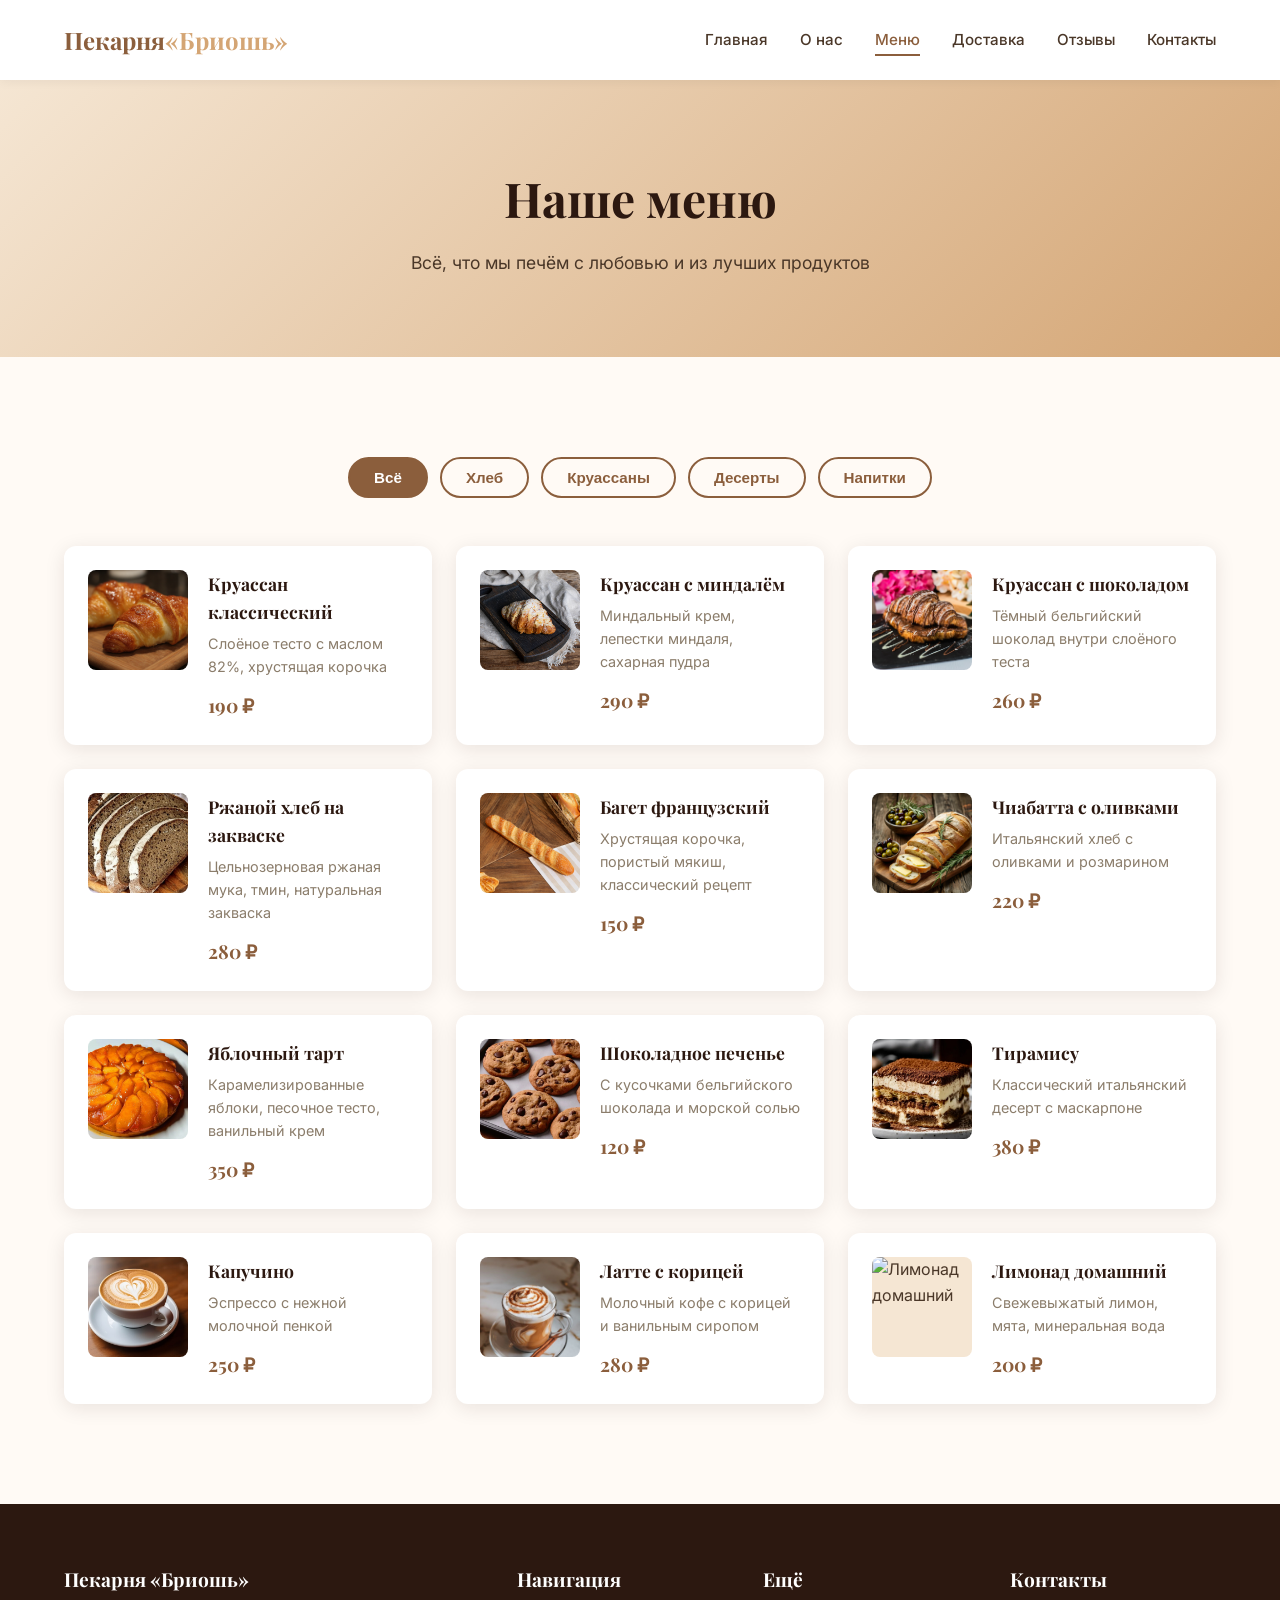
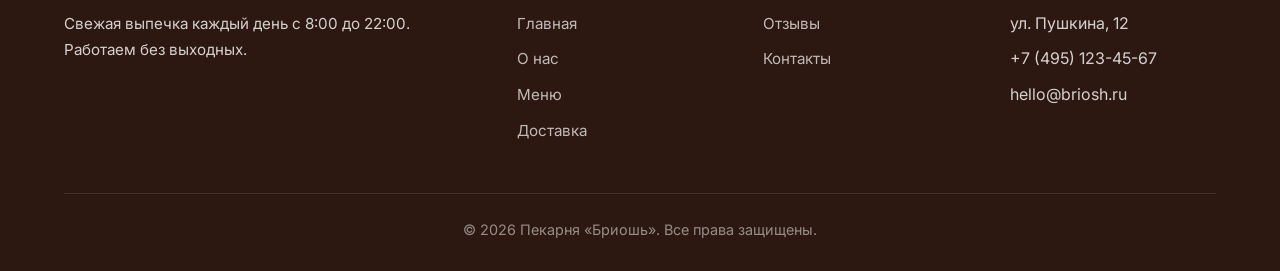
==== menu.html @ 7b80c599 "Add files via upload" ====
<!DOCTYPE html>
<html lang="ru">
<head>
  <meta charset="UTF-8">
  <meta name="viewport" content="width=device-width, initial-scale=1.0">
  <title>Меню — Пекарня «Бриошь»</title>
  <link rel="stylesheet" href="styles.css">
</head>
<body>

<header class="header">
  <div class="container header-inner">
    <a href="index.html" class="logo">Пекарня<span>«Бриошь»</span></a>
    <nav class="nav">
      <a href="index.html">Главная</a>
      <a href="about.html">О нас</a>
      <a href="menu.html">Меню</a>
      <a href="delivery.html">Доставка</a>
      <a href="reviews.html">Отзывы</a>
      <a href="contacts.html">Контакты</a>
    </nav>
    <button class="burger" aria-label="Меню">
      <span></span><span></span><span></span>
    </button>
  </div>
</header>

<section class="page-header">
  <div class="container">
    <h1>Наше меню</h1>
    <p>Всё, что мы печём с любовью и из лучших продуктов</p>
  </div>
</section>

<section class="section">
  <div class="container">
    <div class="menu-tabs fade-in">
      <button class="menu-tab active" data-filter="all">Всё</button>
      <button class="menu-tab" data-filter="bread">Хлеб</button>
      <button class="menu-tab" data-filter="croissant">Круассаны</button>
      <button class="menu-tab" data-filter="dessert">Десерты</button>
      <button class="menu-tab" data-filter="drink">Напитки</button>
    </div>

    <div class="menu-grid">

      <div class="menu-item fade-in" data-category="croissant">
        <img class="menu-item-img" src="croissant.jpg" alt="Круассан классический">
        <div class="menu-item-info">
          <h3>Круассан классический</h3>
          <p class="desc">Слоёное тесто с маслом 82%, хрустящая корочка</p>
          <span class="price">190 ₽</span>
        </div>
      </div>

      <div class="menu-item fade-in" data-category="croissant">
        <img class="menu-item-img" src="almond.jpg" alt="Круассан с миндалём">
        <div class="menu-item-info">
          <h3>Круассан с миндалём</h3>
          <p class="desc">Миндальный крем, лепестки миндаля, сахарная пудра</p>
          <span class="price">290 ₽</span>
        </div>
      </div>

      <div class="menu-item fade-in" data-category="croissant">
        <img class="menu-item-img" src="choco-croissant.jpg" alt="Круассан с шоколадом">
        <div class="menu-item-info">
          <h3>Круассан с шоколадом</h3>
          <p class="desc">Тёмный бельгийский шоколад внутри слоёного теста</p>
          <span class="price">260 ₽</span>
        </div>
      </div>

      <div class="menu-item fade-in" data-category="bread">
        <img class="menu-item-img" src="bread.jpg" alt="Ржаной хлеб на закваске">
        <div class="menu-item-info">
          <h3>Ржаной хлеб на закваске</h3>
          <p class="desc">Цельнозерновая ржаная мука, тмин, натуральная закваска</p>
          <span class="price">280 ₽</span>
        </div>
      </div>

      <div class="menu-item fade-in" data-category="bread">
        <img class="menu-item-img" src="baguette.jpg" alt="Багет французский">
        <div class="menu-item-info">
          <h3>Багет французский</h3>
          <p class="desc">Хрустящая корочка, пористый мякиш, классический рецепт</p>
          <span class="price">150 ₽</span>
        </div>
      </div>

      <div class="menu-item fade-in" data-category="bread">
        <img class="menu-item-img" src="ciabatta.jpg" alt="Чиабатта с оливками">
        <div class="menu-item-info">
          <h3>Чиабатта с оливками</h3>
          <p class="desc">Итальянский хлеб с оливками и розмарином</p>
          <span class="price">220 ₽</span>
        </div>
      </div>

      <div class="menu-item fade-in" data-category="dessert">
        <img class="menu-item-img" src="tart.jpg" alt="Яблочный тарт">
        <div class="menu-item-info">
          <h3>Яблочный тарт</h3>
          <p class="desc">Карамелизированные яблоки, песочное тесто, ванильный крем</p>
          <span class="price">350 ₽</span>
        </div>
      </div>

      <div class="menu-item fade-in" data-category="dessert">
        <img class="menu-item-img" src="cookie.jpg" alt="Шоколадное печенье">
        <div class="menu-item-info">
          <h3>Шоколадное печенье</h3>
          <p class="desc">С кусочками бельгийского шоколада и морской солью</p>
          <span class="price">120 ₽</span>
        </div>
      </div>

      <div class="menu-item fade-in" data-category="dessert">
        <img class="menu-item-img" src="tiramisu.jpg" alt="Тирамису">
        <div class="menu-item-info">
          <h3>Тирамису</h3>
          <p class="desc">Классический итальянский десерт с маскарпоне</p>
          <span class="price">380 ₽</span>
        </div>
      </div>

      <div class="menu-item fade-in" data-category="drink">
        <img class="menu-item-img" src="cappuccino.jpg" alt="Капучино">
        <div class="menu-item-info">
          <h3>Капучино</h3>
          <p class="desc">Эспрессо с нежной молочной пенкой</p>
          <span class="price">250 ₽</span>
        </div>
      </div>

      <div class="menu-item fade-in" data-category="drink">
        <img class="menu-item-img" src="latte.jpg" alt="Латте с корицей">
        <div class="menu-item-info">
          <h3>Латте с корицей</h3>
          <p class="desc">Молочный кофе с корицей и ванильным сиропом</p>
          <span class="price">280 ₽</span>
        </div>
      </div>

      <div class="menu-item fade-in" data-category="drink">
        <img class="menu-item-img" src="emonade.jpg" alt="Лимонад домашний">
        <div class="menu-item-info">
          <h3>Лимонад домашний</h3>
          <p class="desc">Свежевыжатый лимон, мята, минеральная вода</p>
          <span class="price">200 ₽</span>
        </div>
      </div>

    </div>
  </div>
</section>

<footer class="footer">
  <div class="container">
    <div class="footer-grid">
      <div>
        <h3>Пекарня «Бриошь»</h3>
        <p>Свежая выпечка каждый день с 8:00 до 22:00. Работаем без выходных.</p>
      </div>
      <div>
        <h3>Навигация</h3>
        <ul class="footer-links">
          <li><a href="index.html">Главная</a></li>
          <li><a href="about.html">О нас</a></li>
          <li><a href="menu.html">Меню</a></li>
          <li><a href="delivery.html">Доставка</a></li>
        </ul>
      </div>
      <div>
        <h3>Ещё</h3>
        <ul class="footer-links">
          <li><a href="reviews.html">Отзывы</a></li>
          <li><a href="contacts.html">Контакты</a></li>
        </ul>
      </div>
      <div>
        <h3>Контакты</h3>
        <ul class="footer-links">
          <li>ул. Пушкина, 12</li>
          <li>+7 (495) 123-45-67</li>
          <li>hello@briosh.ru</li>
        </ul>
      </div>
    </div>
    <div class="footer-bottom">
      © 2026 Пекарня «Бриошь». Все права защищены.
    </div>
  </div>
</footer>

<script src="script.js"></script>
</body>
</html>
---- styles.css ----
@import url('https://fonts.googleapis.com/css2?family=Playfair+Display:wght@400;600;700&family=Inter:wght@300;400;500;600&display=swap');

:root {
  --primary: #8B5E3C;
  --primary-dark: #6B4226;
  --secondary: #D4A574;
  --accent: #F5E6D3;
  --bg: #FFFAF5;
  --dark: #2C1810;
  --text: #4A3728;
  --text-light: #8B7D6B;
  --white: #FFFFFF;
  --shadow: 0 4px 20px rgba(44, 24, 16, 0.1);
  --radius: 12px;
}

* {
  margin: 0;
  padding: 0;
  box-sizing: border-box;
}

html {
  scroll-behavior: smooth;
}

body {
  font-family: 'Inter', sans-serif;
  color: var(--text);
  background: var(--bg);
  line-height: 1.6;
}

h1, h2, h3, h4 {
  font-family: 'Playfair Display', serif;
  color: var(--dark);
}

.container {
  max-width: 1200px;
  margin: 0 auto;
  padding: 0 24px;
}

/* Header */
.header {
  background: var(--white);
  box-shadow: 0 2px 10px rgba(0,0,0,0.05);
  position: fixed;
  top: 0;
  left: 0;
  right: 0;
  z-index: 100;
}

.header-inner {
  display: flex;
  align-items: center;
  justify-content: space-between;
  height: 80px;
}

.logo {
  font-family: 'Playfair Display', serif;
  font-size: 1.5rem;
  font-weight: 700;
  color: var(--primary);
  text-decoration: none;
}

.logo span {
  color: var(--secondary);
}

.nav {
  display: flex;
  gap: 32px;
}

.nav a {
  text-decoration: none;
  color: var(--text);
  font-weight: 500;
  font-size: 0.95rem;
  transition: color 0.3s;
  position: relative;
}

.nav a::after {
  content: '';
  position: absolute;
  bottom: -4px;
  left: 0;
  width: 0;
  height: 2px;
  background: var(--primary);
  transition: width 0.3s;
}

.nav a:hover,
.nav a.active {
  color: var(--primary);
}

.nav a:hover::after,
.nav a.active::after {
  width: 100%;
}

.burger {
  display: none;
  flex-direction: column;
  gap: 5px;
  background: none;
  border: none;
  cursor: pointer;
  padding: 4px;
}

.burger span {
  display: block;
  width: 28px;
  height: 2px;
  background: var(--dark);
  transition: all 0.3s;
}

/* Hero */
.hero {
  margin-top: 80px;
  min-height: calc(100vh - 80px);
  display: flex;
  align-items: center;
  background: linear-gradient(135deg, var(--accent) 0%, #E8D5C0 50%, var(--secondary) 100%);
  position: relative;
  overflow: hidden;
}

.hero::before {
  content: '';
  position: absolute;
  top: -50%;
  right: -20%;
  width: 600px;
  height: 600px;
  border-radius: 50%;
  background: rgba(139, 94, 60, 0.08);
}

.hero::after {
  content: '';
  position: absolute;
  bottom: -30%;
  left: -10%;
  width: 400px;
  height: 400px;
  border-radius: 50%;
  background: rgba(212, 165, 116, 0.1);
}

.hero-content {
  position: relative;
  z-index: 1;
  max-width: 600px;
}

.hero h1 {
  font-size: 3.5rem;
  line-height: 1.15;
  margin-bottom: 20px;
}

.hero p {
  font-size: 1.15rem;
  color: var(--text);
  margin-bottom: 32px;
  max-width: 480px;
}

.btn {
  display: inline-flex;
  align-items: center;
  gap: 8px;
  padding: 14px 32px;
  border-radius: 8px;
  font-weight: 600;
  font-size: 1rem;
  text-decoration: none;
  transition: all 0.3s;
  cursor: pointer;
  border: none;
}

.btn-primary {
  background: var(--primary);
  color: var(--white);
}

.btn-primary:hover {
  background: var(--primary-dark);
  transform: translateY(-2px);
  box-shadow: 0 8px 24px rgba(139, 94, 60, 0.3);
}

.btn-outline {
  background: transparent;
  color: var(--primary);
  border: 2px solid var(--primary);
}

.btn-outline:hover {
  background: var(--primary);
  color: var(--white);
}

.hero-buttons {
  display: flex;
  gap: 16px;
  flex-wrap: wrap;
}

/* Sections */
.section {
  padding: 100px 0;
}

.section-title {
  font-size: 2.5rem;
  text-align: center;
  margin-bottom: 12px;
}

.section-subtitle {
  text-align: center;
  color: var(--text-light);
  margin-bottom: 60px;
  font-size: 1.1rem;
}

/* Featured */
.featured-grid {
  display: grid;
  grid-template-columns: repeat(auto-fit, minmax(260px, 1fr));
  gap: 30px;
}

.product-card {
  background: var(--white);
  border-radius: var(--radius);
  overflow: hidden;
  box-shadow: var(--shadow);
  transition: transform 0.3s, box-shadow 0.3s;
}

.product-card:hover {
  transform: translateY(-6px);
  box-shadow: 0 12px 32px rgba(44, 24, 16, 0.15);
}

.product-img {
  width: 100%;
  height: 220px;
  object-fit: cover;
  display: block;
  background: var(--accent);
}

.product-body {
  padding: 24px;
}

.product-body h3 {
  font-size: 1.2rem;
  margin-bottom: 8px;
}

.product-body p {
  color: var(--text-light);
  font-size: 0.95rem;
  margin-bottom: 16px;
}

.product-footer {
  display: flex;
  align-items: center;
  justify-content: space-between;
}

.product-price {
  font-family: 'Playfair Display', serif;
  font-size: 1.3rem;
  font-weight: 700;
  color: var(--primary);
}

.btn-small {
  padding: 8px 20px;
  font-size: 0.9rem;
  border-radius: 6px;
}

/* About preview */
.about-preview {
  display: grid;
  grid-template-columns: 1fr 1fr;
  gap: 60px;
  align-items: center;
}

.about-preview-img {
  width: 100%;
  height: 400px;
  object-fit: cover;
  border-radius: var(--radius);
  background: var(--accent);
}

.about-preview h2 {
  font-size: 2.2rem;
  margin-bottom: 20px;
}

.about-preview p {
  color: var(--text-light);
  margin-bottom: 24px;
  font-size: 1.05rem;
}

/* Stats */
.stats-grid {
  display: grid;
  grid-template-columns: repeat(auto-fit, minmax(200px, 1fr));
  gap: 30px;
  text-align: center;
}

.stat-item {
  background: var(--white);
  padding: 40px 20px;
  border-radius: var(--radius);
  box-shadow: var(--shadow);
}

.stat-number {
  font-family: 'Playfair Display', serif;
  font-size: 2.8rem;
  font-weight: 700;
  color: var(--primary);
  display: block;
}

.stat-label {
  color: var(--text-light);
  margin-top: 8px;
  font-size: 1rem;
}

/* Footer */
.footer {
  background: var(--dark);
  color: rgba(255,255,255,0.8);
  padding: 60px 0 30px;
}

.footer-grid {
  display: grid;
  grid-template-columns: 2fr 1fr 1fr 1fr;
  gap: 40px;
  margin-bottom: 40px;
}

.footer h3 {
  color: var(--white);
  font-size: 1.2rem;
  margin-bottom: 16px;
}

.footer p {
  font-size: 0.95rem;
  line-height: 1.7;
}

.footer-links {
  list-style: none;
}

.footer-links li {
  margin-bottom: 10px;
}

.footer-links a {
  color: rgba(255,255,255,0.7);
  text-decoration: none;
  transition: color 0.3s;
  font-size: 0.95rem;
}

.footer-links a:hover {
  color: var(--secondary);
}

.footer-bottom {
  border-top: 1px solid rgba(255,255,255,0.1);
  padding-top: 24px;
  text-align: center;
  font-size: 0.9rem;
  color: rgba(255,255,255,0.5);
}

/* Page Header */
.page-header {
  margin-top: 80px;
  padding: 80px 0;
  background: linear-gradient(135deg, var(--accent), var(--secondary));
  text-align: center;
}

.page-header h1 {
  font-size: 3rem;
  margin-bottom: 12px;
}

.page-header p {
  color: var(--text);
  font-size: 1.1rem;
  max-width: 600px;
  margin: 0 auto;
}

/* About Page */
.about-story {
  display: grid;
  grid-template-columns: 1fr 1fr;
  gap: 60px;
  align-items: center;
}

.about-story-img {
  width: 100%;
  height: 450px;
  object-fit: cover;
  border-radius: var(--radius);
  background: var(--accent);
}

.about-story h2 {
  font-size: 2.2rem;
  margin-bottom: 20px;
}

.about-story p {
  color: var(--text-light);
  margin-bottom: 16px;
  font-size: 1.05rem;
}

.team-grid {
  display: grid;
  grid-template-columns: repeat(auto-fit, minmax(240px, 1fr));
  gap: 30px;
}

.team-card {
  text-align: center;
  background: var(--white);
  padding: 40px 20px;
  border-radius: var(--radius);
  box-shadow: var(--shadow);
  transition: transform 0.3s;
}

.team-card:hover {
  transform: translateY(-4px);
}

.team-img {
  width: 120px;
  height: 120px;
  border-radius: 50%;
  object-fit: cover;
  background: var(--accent);
  margin-bottom: 16px;
}

.team-card h3 {
  font-size: 1.15rem;
  margin-bottom: 4px;
}

.team-card .role {
  color: var(--primary);
  font-size: 0.9rem;
  font-weight: 500;
}

/* Menu Page */
.menu-tabs {
  display: flex;
  justify-content: center;
  gap: 12px;
  margin-bottom: 48px;
  flex-wrap: wrap;
}

.menu-tab {
  padding: 10px 24px;
  border-radius: 24px;
  border: 2px solid var(--primary);
  background: transparent;
  color: var(--primary);
  font-weight: 600;
  font-size: 0.95rem;
  cursor: pointer;
  transition: all 0.3s;
}

.menu-tab.active,
.menu-tab:hover {
  background: var(--primary);
  color: var(--white);
}

.menu-grid {
  display: grid;
  grid-template-columns: repeat(auto-fit, minmax(280px, 1fr));
  gap: 24px;
}

.menu-item {
  background: var(--white);
  border-radius: var(--radius);
  padding: 24px;
  box-shadow: var(--shadow);
  display: flex;
  gap: 20px;
  transition: transform 0.3s;
}

.menu-item:hover {
  transform: translateY(-3px);
}

.menu-item-img {
  width: 100px;
  height: 100px;
  border-radius: 8px;
  object-fit: cover;
  flex-shrink: 0;
  background: var(--accent);
}

.menu-item-info {
  flex: 1;
}

.menu-item-info h3 {
  font-size: 1.1rem;
  margin-bottom: 6px;
}

.menu-item-info .desc {
  color: var(--text-light);
  font-size: 0.9rem;
  margin-bottom: 12px;
}

.menu-item-info .price {
  font-family: 'Playfair Display', serif;
  font-size: 1.2rem;
  font-weight: 700;
  color: var(--primary);
}

/* Contacts Page */
.contact-grid {
  display: grid;
  grid-template-columns: 1fr 1fr;
  gap: 60px;
}

.contact-info h2 {
  font-size: 2rem;
  margin-bottom: 24px;
}

.contact-detail {
  display: flex;
  gap: 16px;
  margin-bottom: 24px;
  align-items: flex-start;
}

.contact-icon {
  width: 48px;
  height: 48px;
  background: var(--accent);
  border-radius: 12px;
  display: flex;
  align-items: center;
  justify-content: center;
  font-size: 1.3rem;
  flex-shrink: 0;
}

.contact-detail h4 {
  font-size: 1rem;
  margin-bottom: 4px;
}

.contact-detail p {
  color: var(--text-light);
  font-size: 0.95rem;
}

.contact-form {
  background: var(--white);
  padding: 40px;
  border-radius: var(--radius);
  box-shadow: var(--shadow);
}

.form-group {
  margin-bottom: 20px;
}

.form-group label {
  display: block;
  font-weight: 500;
  margin-bottom: 6px;
  font-size: 0.95rem;
}

.form-group input,
.form-group textarea,
.form-group select {
  width: 100%;
  padding: 12px 16px;
  border: 2px solid #E8DDD5;
  border-radius: 8px;
  font-family: 'Inter', sans-serif;
  font-size: 0.95rem;
  transition: border-color 0.3s;
  background: var(--bg);
}

.form-group input:focus,
.form-group textarea:focus {
  outline: none;
  border-color: var(--primary);
}

.form-group textarea {
  min-height: 120px;
  resize: vertical;
}

/* Reviews Page */
.review-card {
  background: var(--white);
  padding: 32px;
  border-radius: var(--radius);
  box-shadow: var(--shadow);
  margin-bottom: 24px;
  transition: transform 0.3s;
}

.review-card:hover {
  transform: translateY(-4px);
}

.review-header {
  display: flex;
  align-items: center;
  gap: 16px;
  margin-bottom: 16px;
}

.review-avatar {
  width: 56px;
  height: 56px;
  border-radius: 50%;
  object-fit: cover;
  background: var(--accent);
}

.review-author h4 {
  font-size: 1.05rem;
}

.review-author .date {
  color: var(--text-light);
  font-size: 0.85rem;
}

.review-stars {
  color: #F4A940;
  font-size: 1.1rem;
  margin-bottom: 12px;
}

.review-text {
  color: var(--text-light);
  font-size: 0.95rem;
  line-height: 1.7;
}

/* Delivery Page */
.delivery-grid {
  display: grid;
  grid-template-columns: repeat(auto-fit, minmax(300px, 1fr));
  gap: 30px;
}

.delivery-card {
  background: var(--white);
  padding: 40px 30px;
  border-radius: var(--radius);
  box-shadow: var(--shadow);
  text-align: center;
  transition: transform 0.3s;
}

.delivery-card:hover {
  transform: translateY(-4px);
}

.delivery-icon {
  font-size: 3rem;
  margin-bottom: 20px;
}

.delivery-card h3 {
  font-size: 1.3rem;
  margin-bottom: 12px;
}

.delivery-card p {
  color: var(--text-light);
  font-size: 0.95rem;
}

.price-table {
  width: 100%;
  border-collapse: collapse;
  background: var(--white);
  border-radius: var(--radius);
  overflow: hidden;
  box-shadow: var(--shadow);
  margin-top: 48px;
}

.price-table th,
.price-table td {
  padding: 16px 24px;
  text-align: left;
}

.price-table th {
  background: var(--primary);
  color: var(--white);
  font-weight: 600;
  font-size: 0.95rem;
}

.price-table td {
  border-bottom: 1px solid #F0E8E0;
  font-size: 0.95rem;
}

.price-table tr:last-child td {
  border-bottom: none;
}

.price-table tr:hover td {
  background: var(--accent);
}

/* Animations */
.fade-in {
  opacity: 0;
  transform: translateY(30px);
  transition: opacity 0.6s ease, transform 0.6s ease;
}

.fade-in.visible {
  opacity: 1;
  transform: translateY(0);
}

/* Mobile */
@media (max-width: 768px) {
  .burger {
    display: flex;
  }

  .nav {
    display: none;
    position: absolute;
    top: 80px;
    left: 0;
    right: 0;
    background: var(--white);
    flex-direction: column;
    padding: 24px;
    gap: 16px;
    box-shadow: 0 8px 24px rgba(0,0,0,0.1);
  }

  .nav.open {
    display: flex;
  }

  .hero h1 {
    font-size: 2.4rem;
  }

  .section-title {
    font-size: 2rem;
  }

  .about-preview {
    grid-template-columns: 1fr;
    gap: 30px;
  }

  .about-preview-img {
    height: 280px;
  }

  .contact-grid {
    grid-template-columns: 1fr;
  }

  .about-story {
    grid-template-columns: 1fr;
  }

  .about-story-img {
    height: 280px;
  }

  .footer-grid {
    grid-template-columns: 1fr;
    gap: 30px;
  }

  .menu-item {
    flex-direction: column;
  }

  .menu-item-img {
    width: 100%;
    height: 180px;
  }

  .contact-form {
    padding: 24px;
  }

  .page-header h1 {
    font-size: 2.2rem;
  }

  .hero-buttons {
    flex-direction: column;
  }

  .stats-grid {
    grid-template-columns: 1fr 1fr;
  }
}
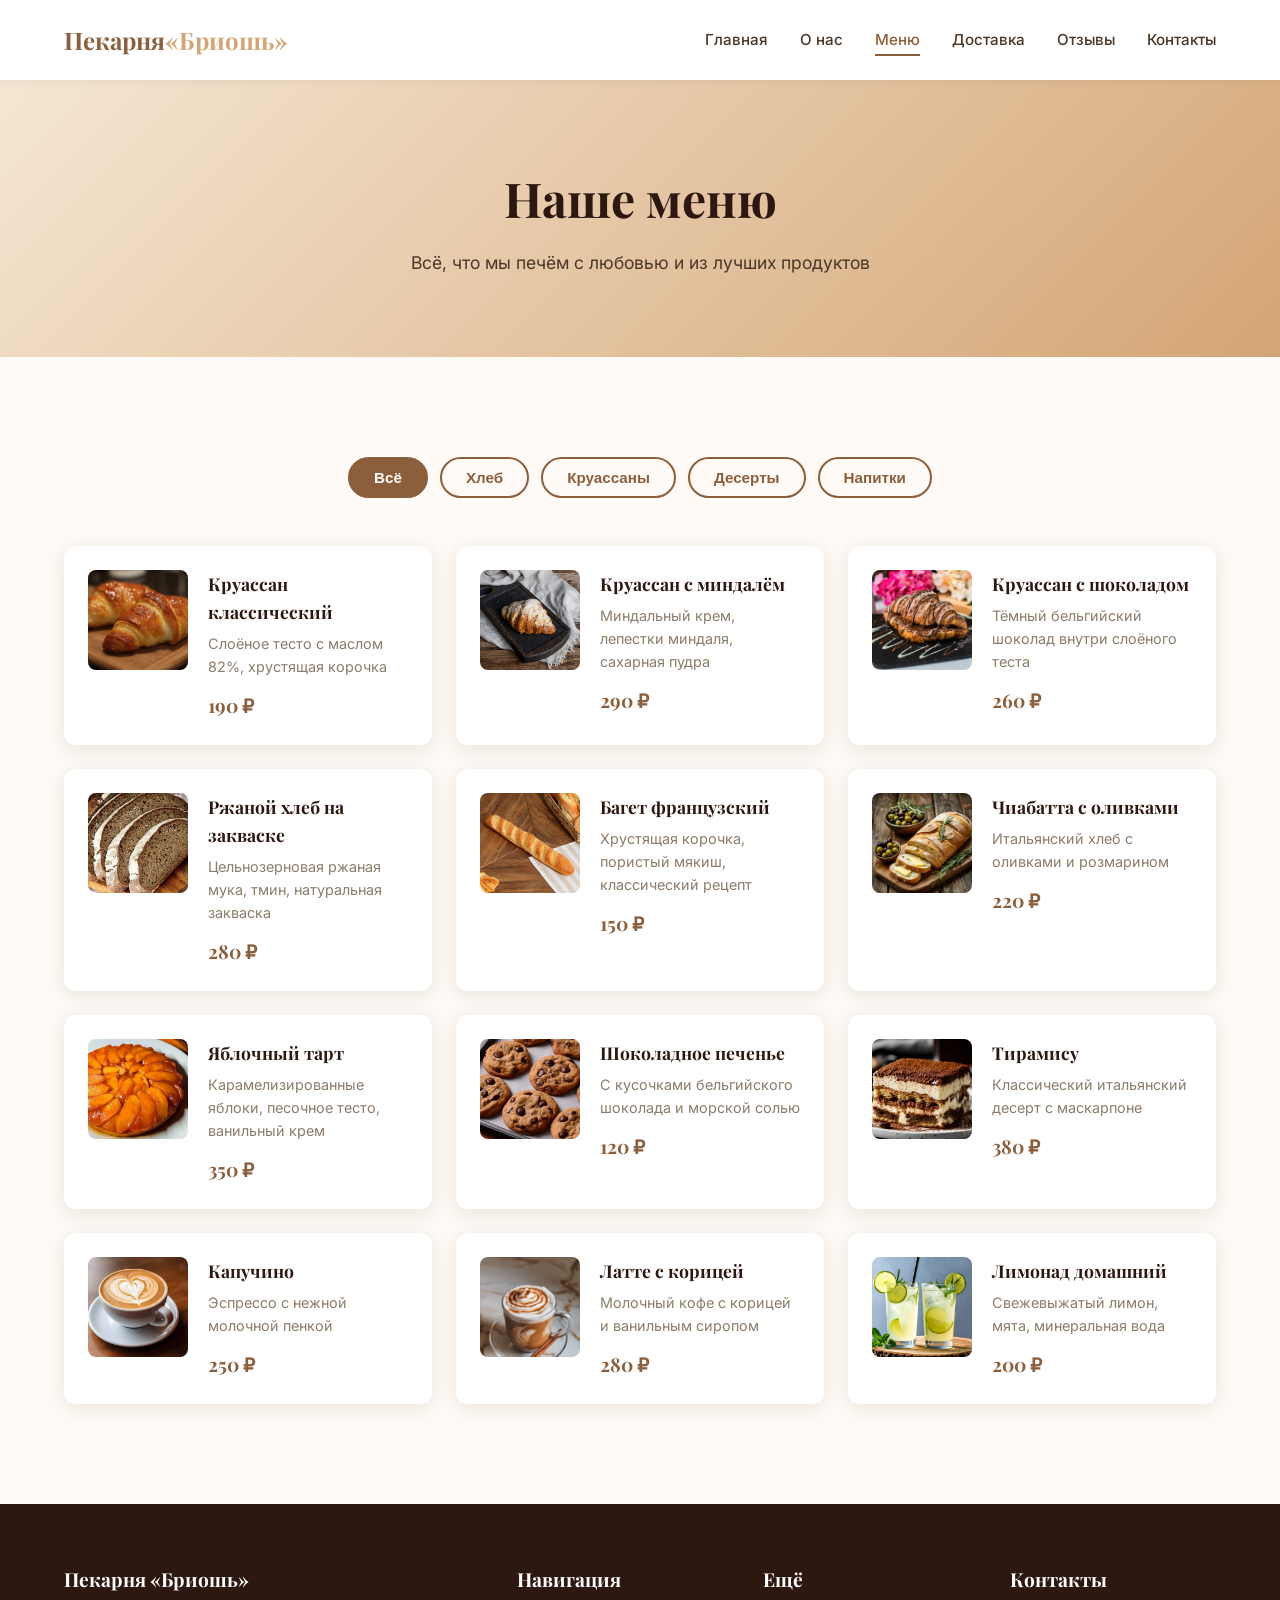
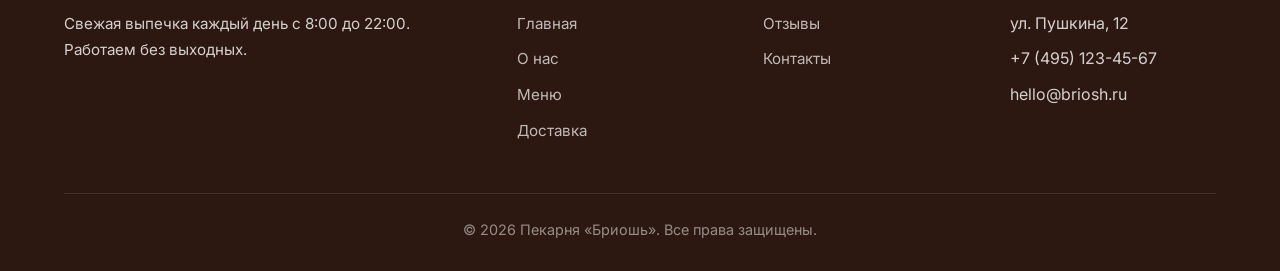
==== commit 42b0fb40: "Update menu.html" ====
--- a/menu.html
+++ b/menu.html
@@ -144,7 +144,7 @@
       </div>
 
       <div class="menu-item fade-in" data-category="drink">
-        <img class="menu-item-img" src="emonade.jpg" alt="Лимонад домашний">
+        <img class="menu-item-img" src="lemonade.jpg" alt="Лимонад домашний">
         <div class="menu-item-info">
           <h3>Лимонад домашний</h3>
           <p class="desc">Свежевыжатый лимон, мята, минеральная вода</p>
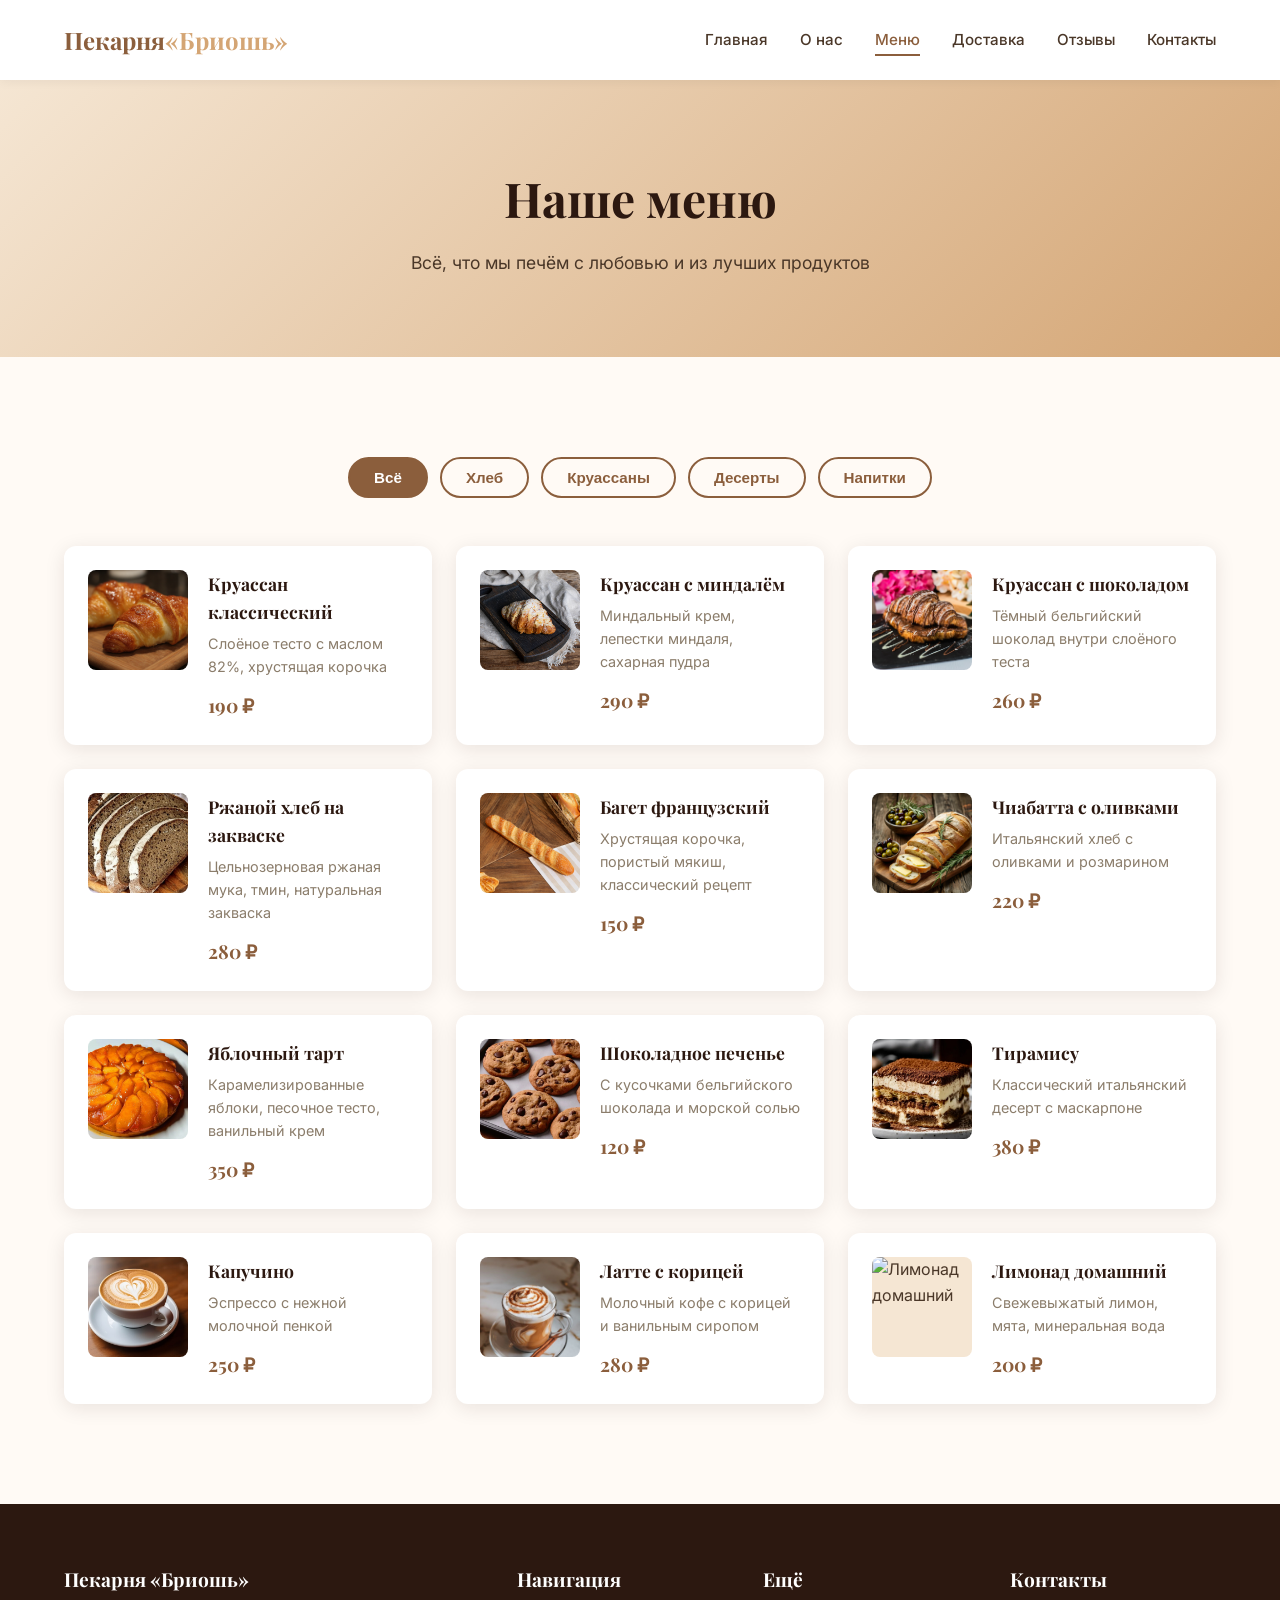
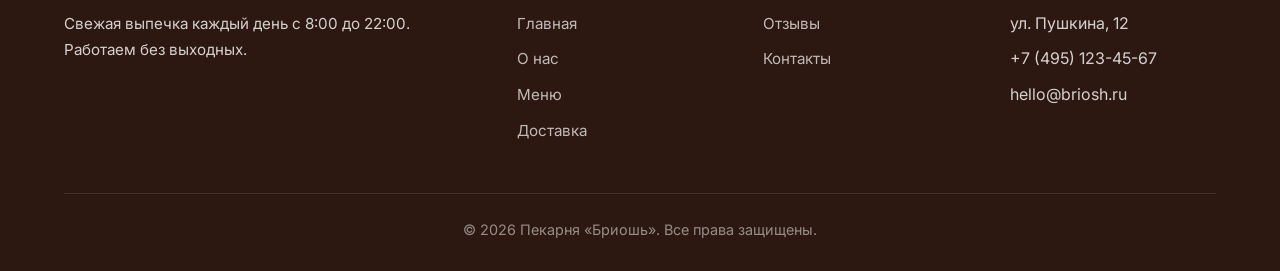
==== commit 32388321: "Update menu.html" ====
--- a/menu.html
+++ b/menu.html
@@ -144,7 +144,7 @@
       </div>
 
       <div class="menu-item fade-in" data-category="drink">
-        <img class="menu-item-img" src="lemonade.jpg" alt="Лимонад домашний">
+        <img class="menu-item-img" src="Lemonade.jpg" alt="Лимонад домашний">
         <div class="menu-item-info">
           <h3>Лимонад домашний</h3>
           <p class="desc">Свежевыжатый лимон, мята, минеральная вода</p>
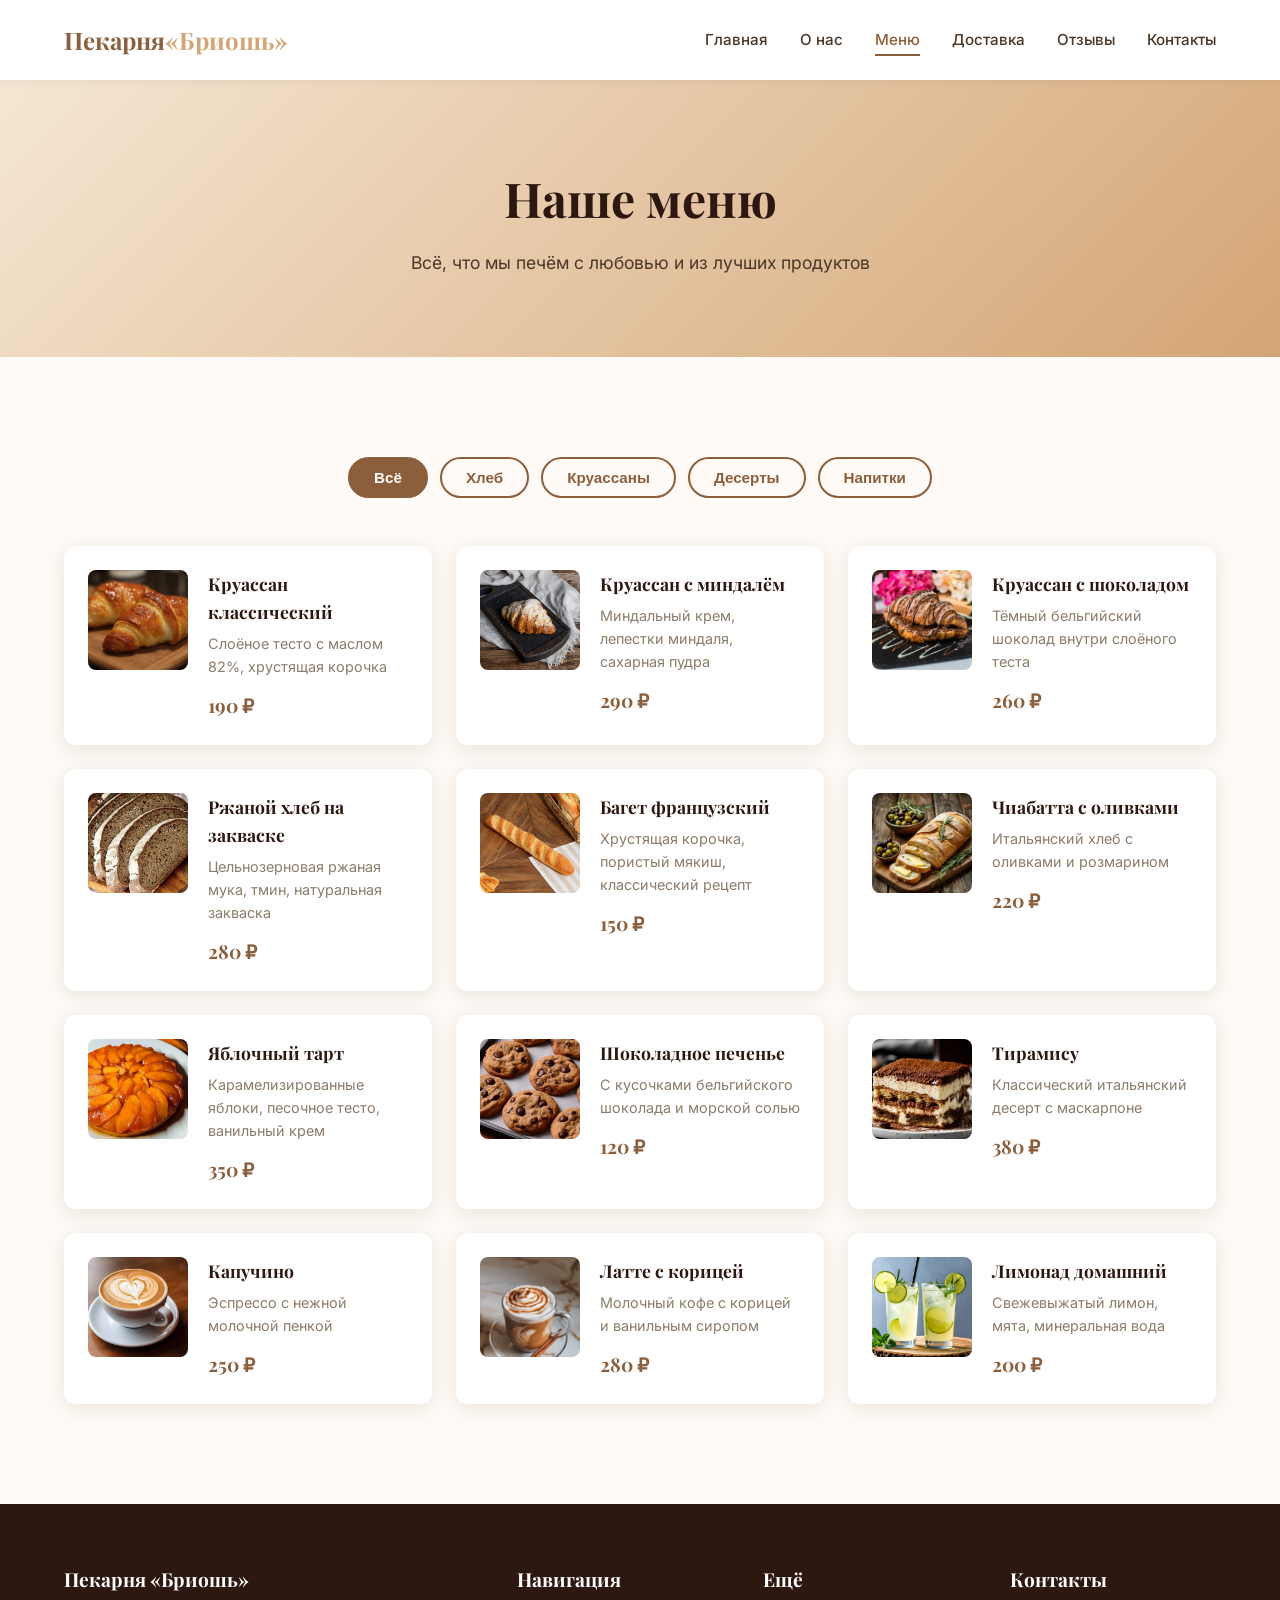
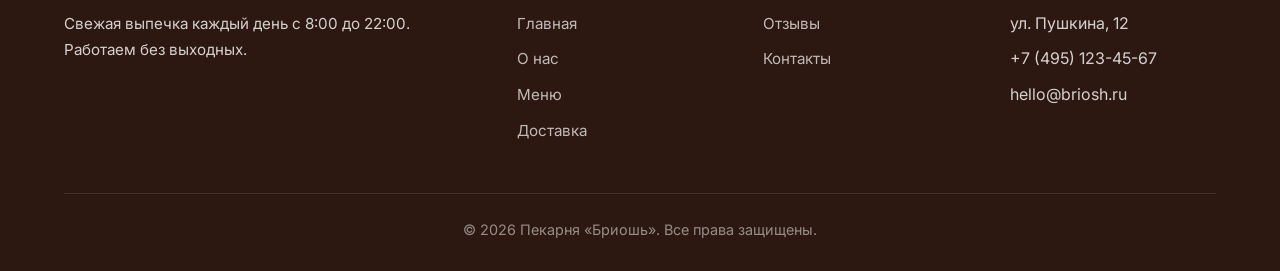
==== commit fa1f0f44: "Update menu.html" ====
--- a/menu.html
+++ b/menu.html
@@ -144,7 +144,7 @@
       </div>
 
       <div class="menu-item fade-in" data-category="drink">
-        <img class="menu-item-img" src="Lemonade.jpg" alt="Лимонад домашний">
+        <img class="menu-item-img" src="lemonade.jpg" alt="Лимонад домашний">
         <div class="menu-item-info">
           <h3>Лимонад домашний</h3>
           <p class="desc">Свежевыжатый лимон, мята, минеральная вода</p>
